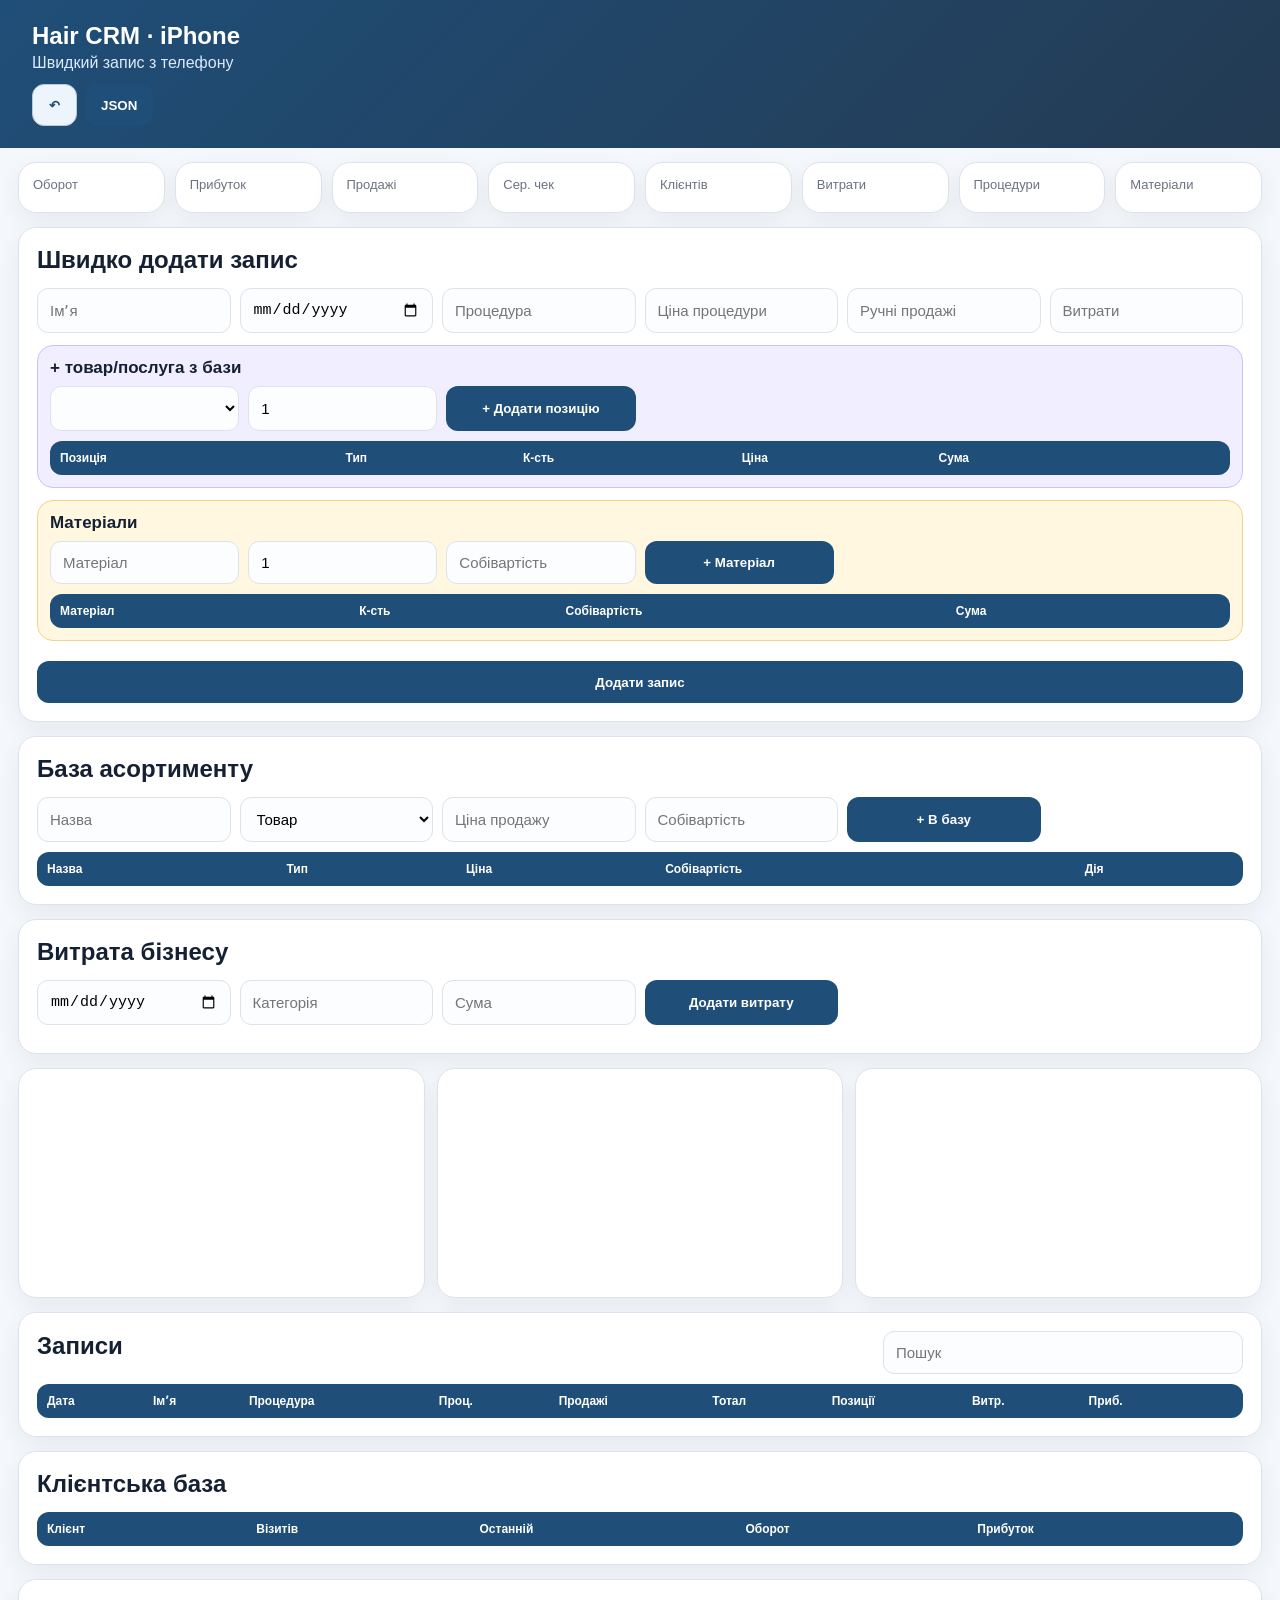
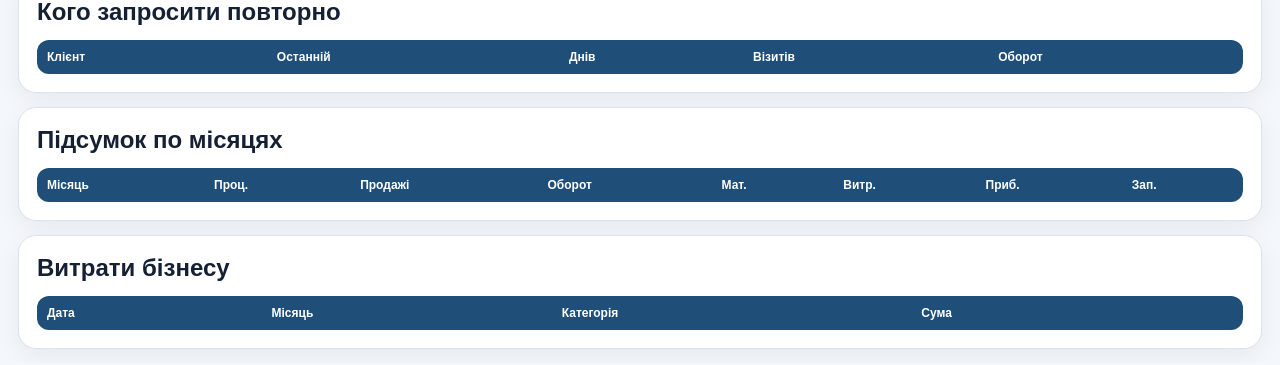
==== index.html @ 0e4b12c7 "Add files via upload" ====
<!DOCTYPE html><html lang='uk'><head><meta charset="UTF-8"><meta name="viewport" content="width=device-width,initial-scale=1.0,viewport-fit=cover"><meta name="apple-mobile-web-app-capable" content="yes"><meta name="apple-mobile-web-app-title" content="Hair CRM"><meta name="theme-color" content="#1f4e78"><link rel="manifest" href="manifest.json"><link rel="stylesheet" href="style.css"><title>Hair CRM v6</title></head><body>
<header class="appbar"><h1>Hair CRM · iPhone</h1><p>Швидкий запис з телефону</p><div class="top-actions"><button id="undoBtn" class="secondary">↶</button><button id="exportBtn">JSON</button></div></header>
<nav class="nav"><a href="#top">Головна</a><a href="#new">Запис</a><a href="#catalog">База</a><a href="#clients">Клієнти</a><a href="#stats">Стата</a></nav>
<main class="layout" id="top"><div id="status" class="status"></div>
<section class="cards"><div class="card"><span>Оборот</span><strong id="revenue"></strong></div><div class="card"><span>Прибуток</span><strong id="profit"></strong></div><div class="card"><span>Продажі</span><strong id="salesRevenue"></strong></div><div class="card"><span>Сер. чек</span><strong id="avgCheck"></strong></div><div class="card"><span>Клієнтів</span><strong id="clientCount"></strong></div><div class="card"><span>Витрати</span><strong id="expensesTotal"></strong></div><div class="card"><span>Процедури</span><strong id="serviceRevenue"></strong></div><div class="card"><span>Матеріали</span><strong id="visitExpenses"></strong></div></section>
<section class="panel" id="new"><h2>Швидко додати запис</h2><div class="grid"><input id="name" list="clientsList" placeholder="Імʼя"><datalist id="clientsList"></datalist><input id="date" type="date"><input id="service" list="servicesList" placeholder="Процедура"><datalist id="servicesList"></datalist><input id="servicePrice" type="number" placeholder="Ціна процедури"><input id="sales" type="number" placeholder="Ручні продажі"><input id="expense" type="number" placeholder="Витрати" readonly></div>
<div class="box items-box"><div class="box-head"><h3>+ товар/послуга з бази</h3><span id="itemsTotal"></span></div><div class="grid"><select id="catalogSelect"></select><input id="catalogQty" type="number" value="1"><button id="addCatalogItem">+ Додати позицію</button></div><div class="table-wrap"><table id="itemsTable"><thead><tr><th>Позиція</th><th>Тип</th><th>К-сть</th><th>Ціна</th><th>Сума</th><th></th></tr></thead><tbody></tbody></table></div></div>
<div class="box materials-box"><div class="box-head"><h3>Матеріали</h3><span id="materialsTotal"></span></div><div class="grid"><input id="materialName" list="materialsList" placeholder="Матеріал"><datalist id="materialsList"></datalist><input id="materialQty" type="number" value="1"><input id="materialCost" type="number" placeholder="Собівартість"><button id="addMaterial">+ Матеріал</button></div><div class="table-wrap"><table id="materialsTable"><thead><tr><th>Матеріал</th><th>К-сть</th><th>Собівартість</th><th>Сума</th><th></th></tr></thead><tbody></tbody></table></div></div><button id="addVisit" class="full">Додати запис</button></section>
<section class="panel" id="catalog"><h2>База асортименту</h2><div class="grid"><input id="productName" placeholder="Назва"><select id="productType"><option>Товар</option><option>Послуга</option><option>Матеріал</option></select><input id="productPrice" type="number" placeholder="Ціна продажу"><input id="productCost" type="number" placeholder="Собівартість"><button id="addProduct">+ В базу</button></div><div class="table-wrap"><table id="productsTable"><thead><tr><th>Назва</th><th>Тип</th><th>Ціна</th><th>Собівартість</th><th>Дія</th></tr></thead><tbody></tbody></table></div></section>
<section class="panel"><h2>Витрата бізнесу</h2><div class="grid"><input id="expenseDate" type="date"><input id="expenseCategory" list="expenseCategoriesList" placeholder="Категорія"><datalist id="expenseCategoriesList"></datalist><input id="expenseAmount" type="number" placeholder="Сума"><button id="addExpense">Додати витрату</button></div></section>
<section class="charts" id="stats"><div class="panel chart-card"><canvas id="revenueChart"></canvas></div><div class="panel chart-card"><canvas id="profitChart"></canvas></div><div class="panel chart-card"><canvas id="clientsChart"></canvas></div></section>
<section class="panel"><div class="table-head"><h2>Записи</h2><input id="search" placeholder="Пошук"></div><div class="table-wrap"><table id="visitsTable"><thead><tr><th>Дата</th><th>Імʼя</th><th>Процедура</th><th>Проц.</th><th>Продажі</th><th>Тотал</th><th>Позиції</th><th>Витр.</th><th>Приб.</th><th></th></tr></thead><tbody></tbody></table></div></section>
<section class="panel" id="clients"><h2>Клієнтська база</h2><div class="table-wrap"><table id="clientsTable"><thead><tr><th>Клієнт</th><th>Візитів</th><th>Останній</th><th>Оборот</th><th>Прибуток</th></tr></thead><tbody></tbody></table></div></section>
<section class="panel"><h2>Кого запросити повторно</h2><div class="table-wrap"><table id="recallTable"><thead><tr><th>Клієнт</th><th>Останній</th><th>Днів</th><th>Візитів</th><th>Оборот</th></tr></thead><tbody></tbody></table></div></section>
<section class="panel"><h2>Підсумок по місяцях</h2><div class="table-wrap"><table id="monthlyTable"><thead><tr><th>Місяць</th><th>Проц.</th><th>Продажі</th><th>Оборот</th><th>Мат.</th><th>Витр.</th><th>Приб.</th><th>Зап.</th></tr></thead><tbody></tbody></table></div></section>
<section class="panel"><h2>Витрати бізнесу</h2><div class="table-wrap"><table id="expensesTable"><thead><tr><th>Дата</th><th>Місяць</th><th>Категорія</th><th>Сума</th><th></th></tr></thead><tbody></tbody></table></div></section></main><script src="data.js"></script><script src="app.js"></script>
</body></html>
---- style.css ----
:root{--bg:#f4f7fb;--panel:#fff;--ink:#152033;--muted:#6b7280;--blue:#1f4e78;--green:#328a43;--red:#b94b4b;--line:#dce3ec;--violet:#f1efff;--yellow:#fff7df}
*{box-sizing:border-box}body{margin:0;font-family:-apple-system,BlinkMacSystemFont,Arial,sans-serif;background:var(--bg);color:var(--ink);padding-bottom:86px}.appbar{position:sticky;top:0;z-index:9;background:linear-gradient(135deg,#1f4e78,#243b53);color:white;padding:18px 16px}.appbar h1{margin:0;font-size:24px}.appbar p{margin:4px 0 12px;color:#dbeafe}.top-actions{display:flex;gap:8px}.layout{max-width:1380px;margin:14px auto;padding:0 12px;display:grid;gap:14px}.panel,.card{background:white;border:1px solid var(--line);border-radius:18px;box-shadow:0 8px 24px rgba(23,32,51,.06)}.panel{padding:18px}.panel h2{margin:0 0 14px;font-size:24px}.cards{display:grid;grid-template-columns:repeat(2,1fr);gap:10px}.card{padding:14px}.card span{display:block;color:var(--muted);font-size:13px;margin-bottom:6px}.card strong{font-size:17px}button{border:0;background:var(--blue);color:white;padding:12px 16px;border-radius:12px;font-weight:800;cursor:pointer;min-height:42px}button.secondary{background:#eef4fb;color:#1f4e78;border:1px solid #b8c9dc}button.danger{background:var(--red);padding:8px 10px;min-height:34px}button.full{width:100%;margin-top:8px}.grid{display:grid;grid-template-columns:1fr;gap:9px;margin-bottom:10px}input,select{width:100%;padding:12px;border:1px solid var(--line);border-radius:11px;background:#fbfdff;font-size:15px}.box{border-radius:16px;padding:12px;margin:12px 0}.items-box{background:var(--violet);border:1px solid #cac1ff}.materials-box{background:var(--yellow);border:1px solid #efd589}.box-head{display:flex;justify-content:space-between;align-items:center}.box-head h3{margin:0 0 8px;font-size:17px}.box-head span{font-weight:900;color:var(--blue)}.table-wrap{overflow:auto;border-radius:12px}table{width:100%;border-collapse:collapse;min-width:800px}th{background:var(--blue);color:white;text-align:left;padding:10px;font-size:12px;position:sticky;top:0}td{padding:10px;border-bottom:1px solid var(--line);font-size:13px}tbody tr:nth-child(even){background:#f8fbff}.positive{color:var(--green);font-weight:800}.negative{color:var(--red);font-weight:800}.note{font-size:12px;color:var(--muted)}.status{display:none;background:#eaf7ef;border:1px solid #b7e1c3;color:#155724;padding:10px;border-radius:12px;font-weight:700}.nav{position:fixed;left:10px;right:10px;bottom:10px;z-index:50;background:rgba(20,32,50,.94);backdrop-filter:blur(14px);border-radius:24px;padding:8px;display:grid;grid-template-columns:repeat(5,1fr);gap:4px;box-shadow:0 8px 25px rgba(0,0,0,.25)}.nav a{color:white;text-decoration:none;text-align:center;font-size:12px;padding:9px 4px;border-radius:16px}.nav a:hover{background:rgba(255,255,255,.16)}.charts{display:grid;grid-template-columns:1fr;gap:12px}.chart-card{height:230px}.chart-card canvas{width:100%;height:190px}.table-head{display:flex;justify-content:space-between;align-items:center;gap:10px;margin-bottom:10px}.table-head input{max-width:360px}
@media(min-width:900px){body{padding-bottom:0}.appbar{padding:22px 32px}.layout{padding:0 18px}.cards{grid-template-columns:repeat(8,1fr)}.grid{grid-template-columns:repeat(6,1fr)}.charts{grid-template-columns:repeat(3,1fr)}.two-col{display:grid;grid-template-columns:1fr 1fr;gap:18px}.nav{display:none}}
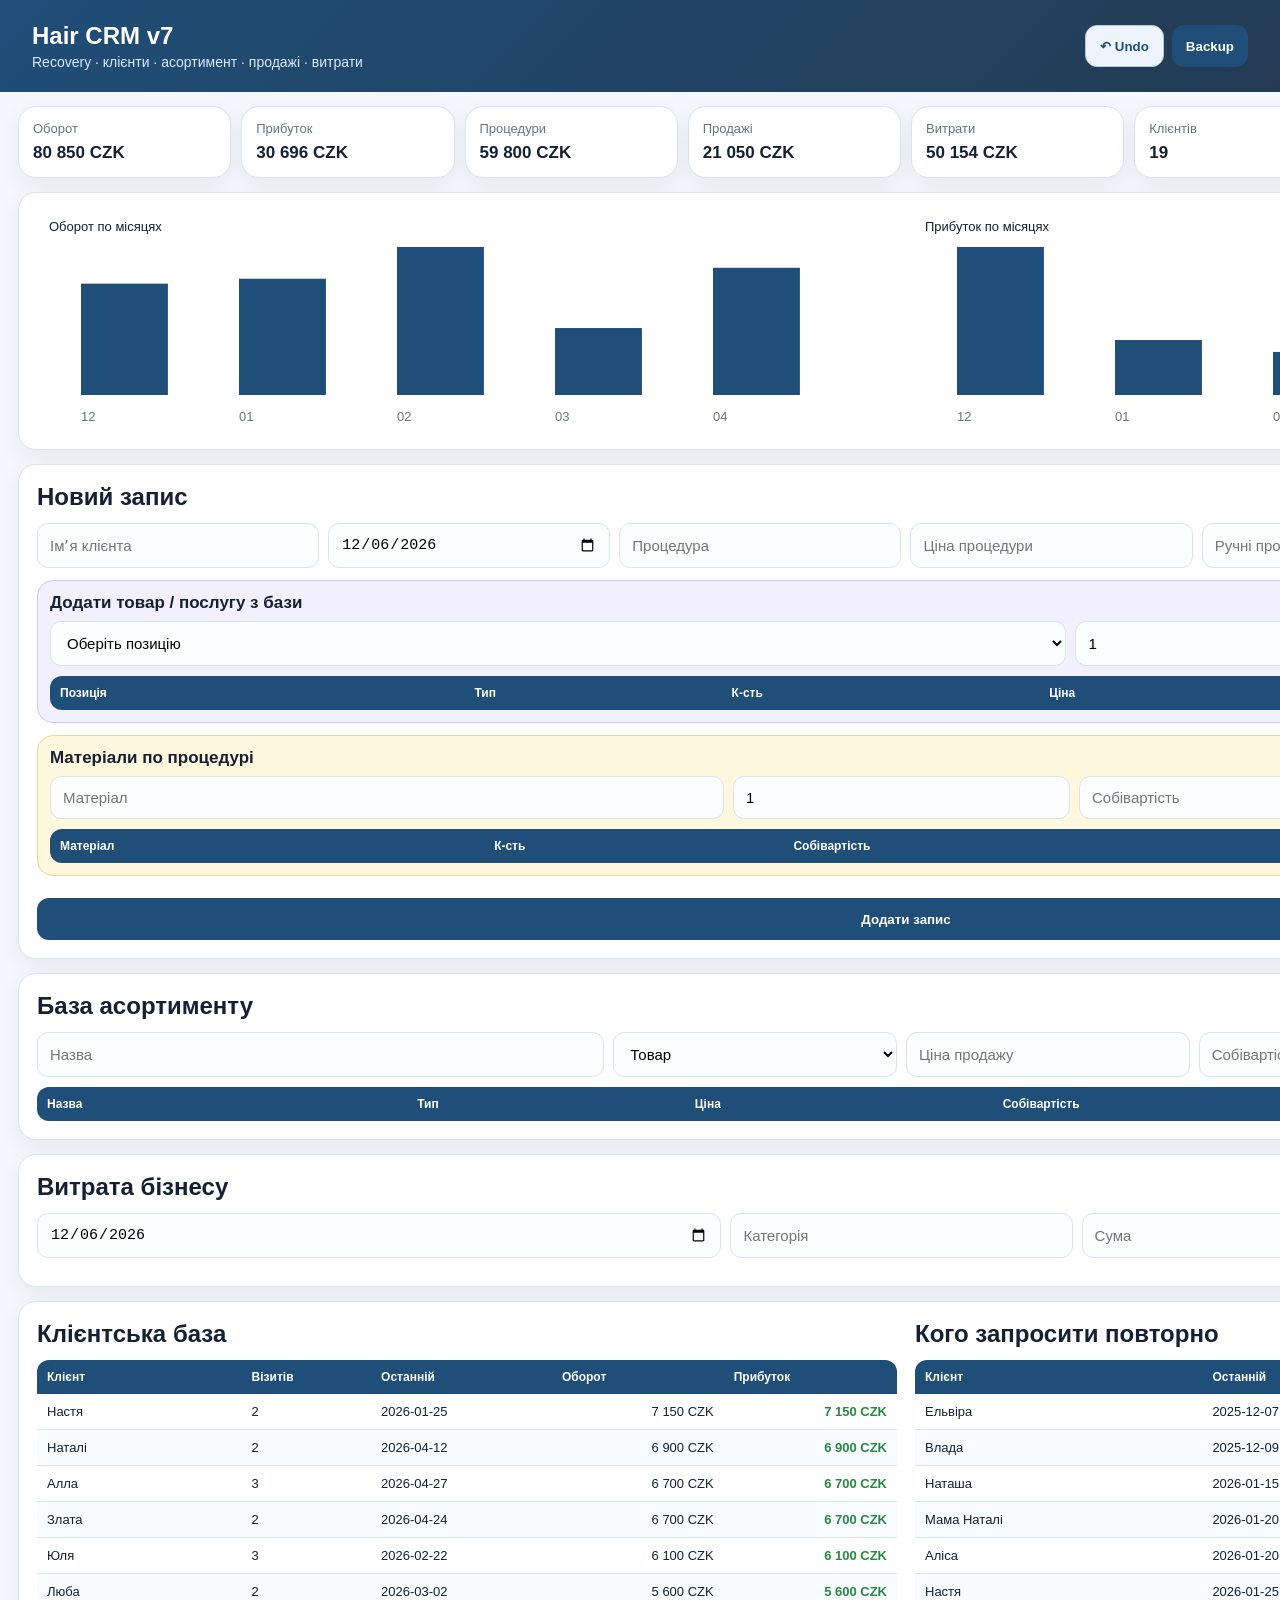
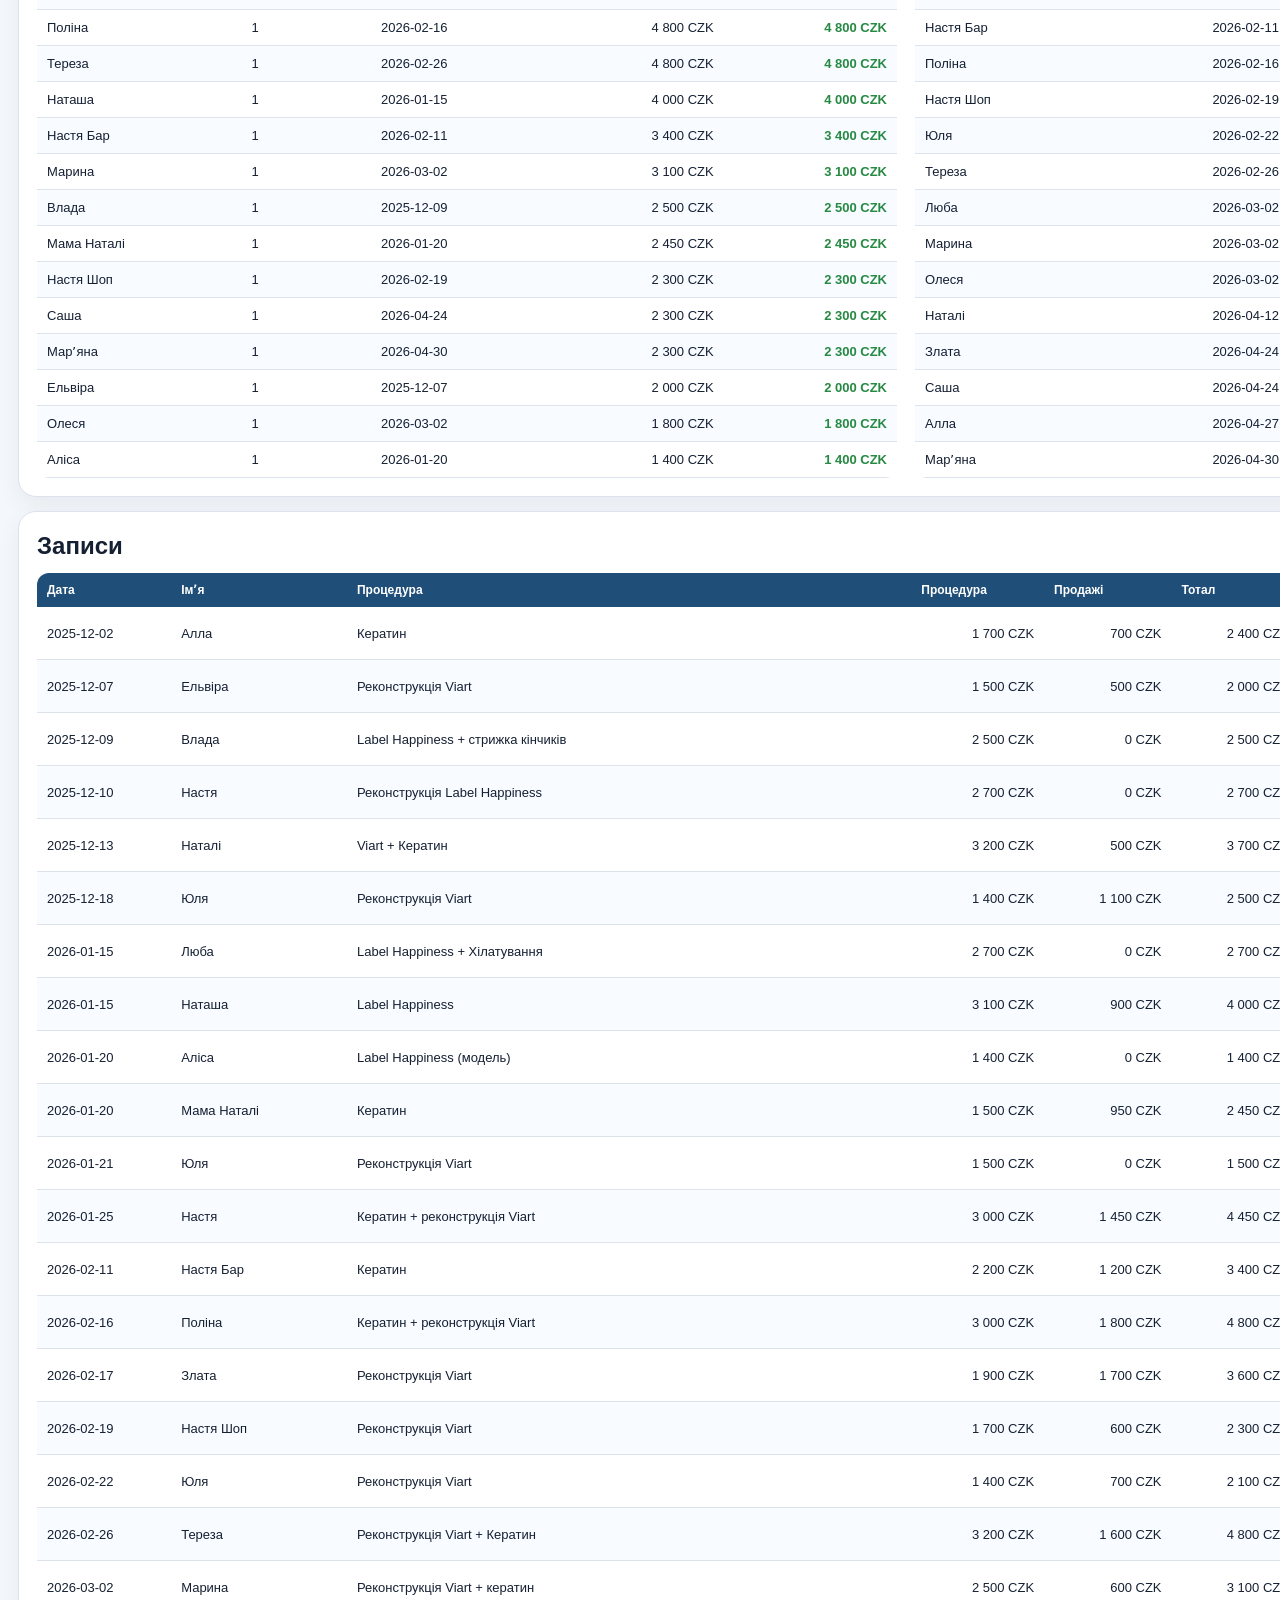
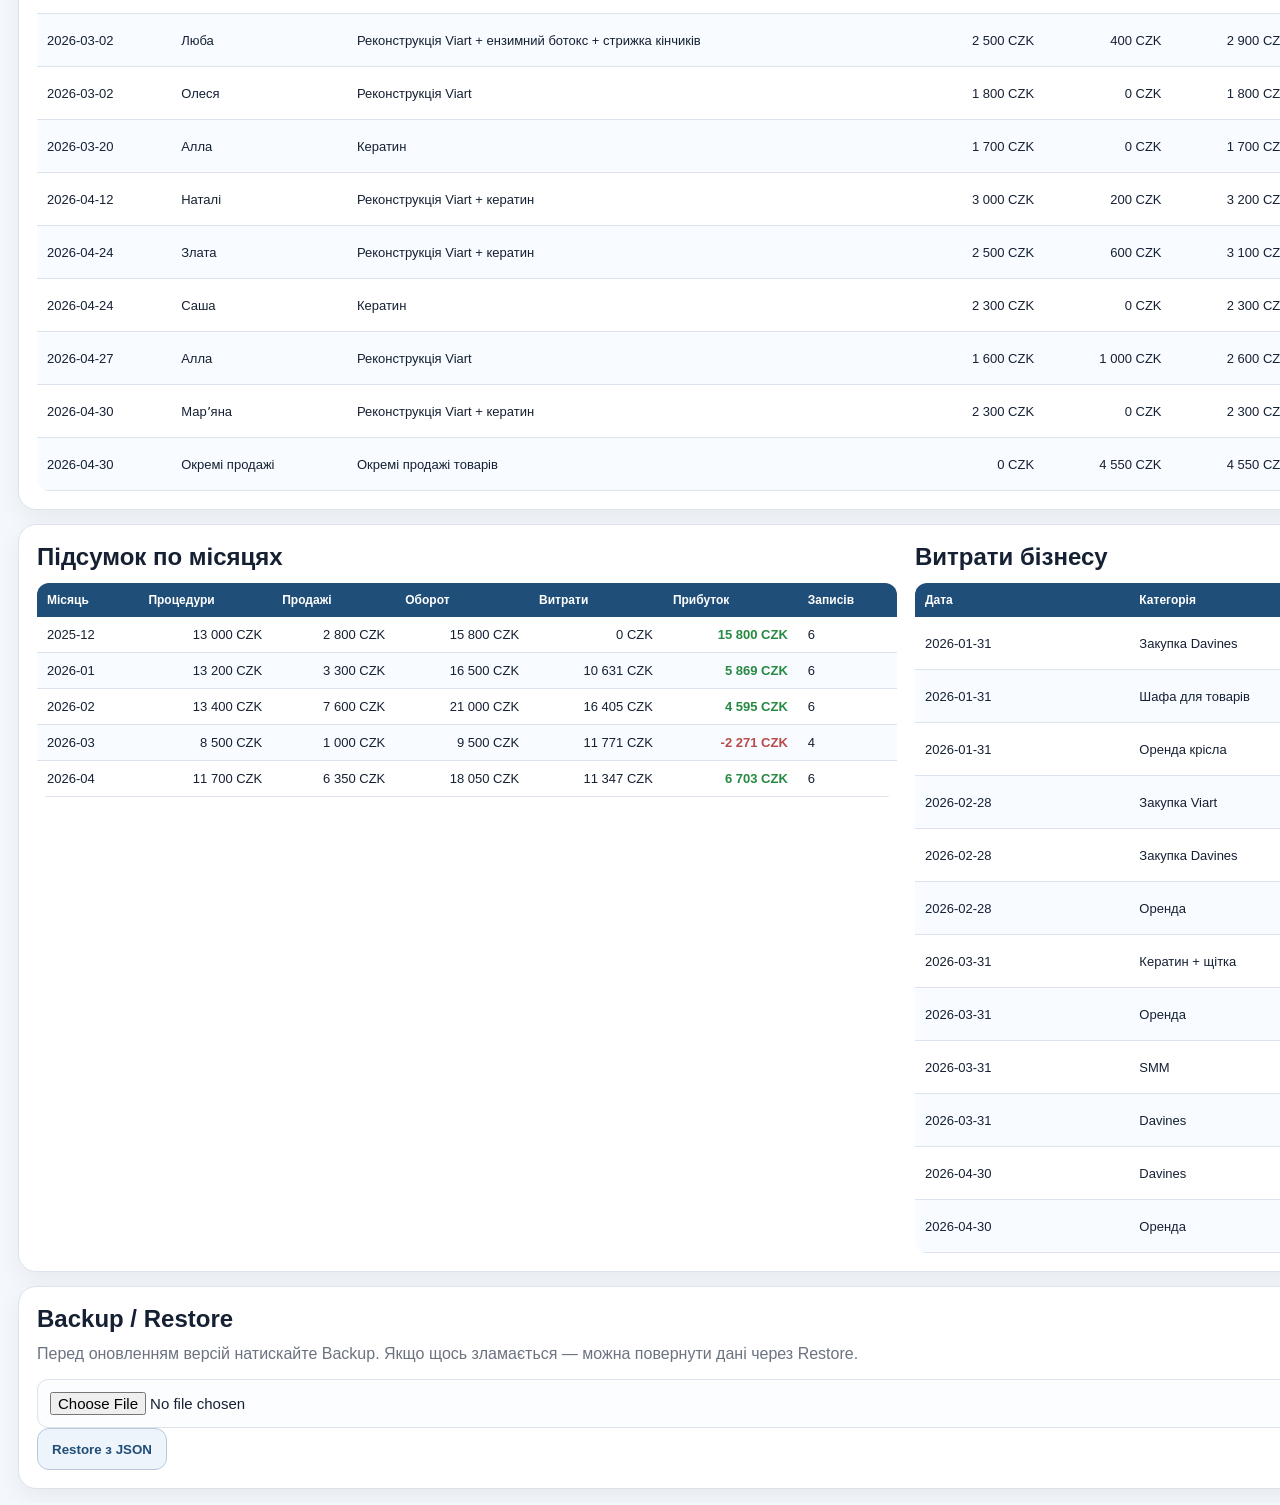
==== commit 7a41c2dc: "Add files via upload" ====
--- a/index.html
+++ b/index.html
@@ -1,17 +1,168 @@
-<!DOCTYPE html><html lang='uk'><head><meta charset="UTF-8"><meta name="viewport" content="width=device-width,initial-scale=1.0,viewport-fit=cover"><meta name="apple-mobile-web-app-capable" content="yes"><meta name="apple-mobile-web-app-title" content="Hair CRM"><meta name="theme-color" content="#1f4e78"><link rel="manifest" href="manifest.json"><link rel="stylesheet" href="style.css"><title>Hair CRM v6</title></head><body>
-<header class="appbar"><h1>Hair CRM · iPhone</h1><p>Швидкий запис з телефону</p><div class="top-actions"><button id="undoBtn" class="secondary">↶</button><button id="exportBtn">JSON</button></div></header>
-<nav class="nav"><a href="#top">Головна</a><a href="#new">Запис</a><a href="#catalog">База</a><a href="#clients">Клієнти</a><a href="#stats">Стата</a></nav>
-<main class="layout" id="top"><div id="status" class="status"></div>
-<section class="cards"><div class="card"><span>Оборот</span><strong id="revenue"></strong></div><div class="card"><span>Прибуток</span><strong id="profit"></strong></div><div class="card"><span>Продажі</span><strong id="salesRevenue"></strong></div><div class="card"><span>Сер. чек</span><strong id="avgCheck"></strong></div><div class="card"><span>Клієнтів</span><strong id="clientCount"></strong></div><div class="card"><span>Витрати</span><strong id="expensesTotal"></strong></div><div class="card"><span>Процедури</span><strong id="serviceRevenue"></strong></div><div class="card"><span>Матеріали</span><strong id="visitExpenses"></strong></div></section>
-<section class="panel" id="new"><h2>Швидко додати запис</h2><div class="grid"><input id="name" list="clientsList" placeholder="Імʼя"><datalist id="clientsList"></datalist><input id="date" type="date"><input id="service" list="servicesList" placeholder="Процедура"><datalist id="servicesList"></datalist><input id="servicePrice" type="number" placeholder="Ціна процедури"><input id="sales" type="number" placeholder="Ручні продажі"><input id="expense" type="number" placeholder="Витрати" readonly></div>
-<div class="box items-box"><div class="box-head"><h3>+ товар/послуга з бази</h3><span id="itemsTotal"></span></div><div class="grid"><select id="catalogSelect"></select><input id="catalogQty" type="number" value="1"><button id="addCatalogItem">+ Додати позицію</button></div><div class="table-wrap"><table id="itemsTable"><thead><tr><th>Позиція</th><th>Тип</th><th>К-сть</th><th>Ціна</th><th>Сума</th><th></th></tr></thead><tbody></tbody></table></div></div>
-<div class="box materials-box"><div class="box-head"><h3>Матеріали</h3><span id="materialsTotal"></span></div><div class="grid"><input id="materialName" list="materialsList" placeholder="Матеріал"><datalist id="materialsList"></datalist><input id="materialQty" type="number" value="1"><input id="materialCost" type="number" placeholder="Собівартість"><button id="addMaterial">+ Матеріал</button></div><div class="table-wrap"><table id="materialsTable"><thead><tr><th>Матеріал</th><th>К-сть</th><th>Собівартість</th><th>Сума</th><th></th></tr></thead><tbody></tbody></table></div></div><button id="addVisit" class="full">Додати запис</button></section>
-<section class="panel" id="catalog"><h2>База асортименту</h2><div class="grid"><input id="productName" placeholder="Назва"><select id="productType"><option>Товар</option><option>Послуга</option><option>Матеріал</option></select><input id="productPrice" type="number" placeholder="Ціна продажу"><input id="productCost" type="number" placeholder="Собівартість"><button id="addProduct">+ В базу</button></div><div class="table-wrap"><table id="productsTable"><thead><tr><th>Назва</th><th>Тип</th><th>Ціна</th><th>Собівартість</th><th>Дія</th></tr></thead><tbody></tbody></table></div></section>
-<section class="panel"><h2>Витрата бізнесу</h2><div class="grid"><input id="expenseDate" type="date"><input id="expenseCategory" list="expenseCategoriesList" placeholder="Категорія"><datalist id="expenseCategoriesList"></datalist><input id="expenseAmount" type="number" placeholder="Сума"><button id="addExpense">Додати витрату</button></div></section>
-<section class="charts" id="stats"><div class="panel chart-card"><canvas id="revenueChart"></canvas></div><div class="panel chart-card"><canvas id="profitChart"></canvas></div><div class="panel chart-card"><canvas id="clientsChart"></canvas></div></section>
-<section class="panel"><div class="table-head"><h2>Записи</h2><input id="search" placeholder="Пошук"></div><div class="table-wrap"><table id="visitsTable"><thead><tr><th>Дата</th><th>Імʼя</th><th>Процедура</th><th>Проц.</th><th>Продажі</th><th>Тотал</th><th>Позиції</th><th>Витр.</th><th>Приб.</th><th></th></tr></thead><tbody></tbody></table></div></section>
-<section class="panel" id="clients"><h2>Клієнтська база</h2><div class="table-wrap"><table id="clientsTable"><thead><tr><th>Клієнт</th><th>Візитів</th><th>Останній</th><th>Оборот</th><th>Прибуток</th></tr></thead><tbody></tbody></table></div></section>
-<section class="panel"><h2>Кого запросити повторно</h2><div class="table-wrap"><table id="recallTable"><thead><tr><th>Клієнт</th><th>Останній</th><th>Днів</th><th>Візитів</th><th>Оборот</th></tr></thead><tbody></tbody></table></div></section>
-<section class="panel"><h2>Підсумок по місяцях</h2><div class="table-wrap"><table id="monthlyTable"><thead><tr><th>Місяць</th><th>Проц.</th><th>Продажі</th><th>Оборот</th><th>Мат.</th><th>Витр.</th><th>Приб.</th><th>Зап.</th></tr></thead><tbody></tbody></table></div></section>
-<section class="panel"><h2>Витрати бізнесу</h2><div class="table-wrap"><table id="expensesTable"><thead><tr><th>Дата</th><th>Місяць</th><th>Категорія</th><th>Сума</th><th></th></tr></thead><tbody></tbody></table></div></section></main><script src="data.js"></script><script src="app.js"></script>
-</body></html>+<!doctype html>
+<html lang="uk">
+<head>
+<meta charset="utf-8">
+<meta name="viewport" content="width=device-width,initial-scale=1,viewport-fit=cover">
+<meta name="apple-mobile-web-app-capable" content="yes">
+<meta name="apple-mobile-web-app-title" content="Hair CRM">
+<meta name="theme-color" content="#1f4e78">
+<link rel="manifest" href="manifest.json">
+<link rel="stylesheet" href="style.css">
+<title>Hair CRM v7 Recovery</title>
+</head>
+<body>
+<header class="top">
+  <div>
+    <h1>Hair CRM v7</h1>
+    <p>Recovery · клієнти · асортимент · продажі · витрати</p>
+  </div>
+  <div class="top-actions">
+    <button id="undoBtn" class="ghost">↶ Undo</button>
+    <button id="exportBtn">Backup</button>
+  </div>
+</header>
+
+<nav class="bottom-nav">
+  <a href="#dashboard">Дашборд</a>
+  <a href="#entry">Запис</a>
+  <a href="#catalog">База</a>
+  <a href="#clients">Клієнти</a>
+  <a href="#tables">Таблиці</a>
+</nav>
+
+<main id="dashboard" class="wrap">
+  <div id="toast" class="toast"></div>
+
+  <section class="cards">
+    <div class="card"><span>Оборот</span><b id="kRevenue">0</b></div>
+    <div class="card"><span>Прибуток</span><b id="kProfit">0</b></div>
+    <div class="card"><span>Процедури</span><b id="kServices">0</b></div>
+    <div class="card"><span>Продажі</span><b id="kSales">0</b></div>
+    <div class="card"><span>Витрати</span><b id="kExpenses">0</b></div>
+    <div class="card"><span>Клієнтів</span><b id="kClients">0</b></div>
+    <div class="card"><span>Сер. чек</span><b id="kAvg">0</b></div>
+    <div class="card"><span>Записів</span><b id="kVisits">0</b></div>
+  </section>
+
+  <section class="panel charts">
+    <canvas id="revenueChart"></canvas>
+    <canvas id="profitChart"></canvas>
+  </section>
+
+  <section id="entry" class="panel">
+    <h2>Новий запис</h2>
+    <div class="form-grid">
+      <input id="visitName" list="clientsList" placeholder="Імʼя клієнта">
+      <datalist id="clientsList"></datalist>
+      <input id="visitDate" type="date">
+      <input id="visitService" list="servicesList" placeholder="Процедура">
+      <datalist id="servicesList"></datalist>
+      <input id="visitServicePrice" type="number" placeholder="Ціна процедури">
+      <input id="visitManualSales" type="number" placeholder="Ручні продажі">
+    </div>
+
+    <div class="subbox purple">
+      <div class="subhead"><h3>Додати товар / послугу з бази</h3><b id="draftItemsTotal">0 CZK</b></div>
+      <div class="form-grid three">
+        <select id="catalogSelect"></select>
+        <input id="catalogQty" type="number" value="1" min="1">
+        <button id="addCatalogItem">+ Додати позицію</button>
+      </div>
+      <div class="table-wrap mini">
+        <table id="draftItemsTable"><thead><tr><th>Позиція</th><th>Тип</th><th>К-сть</th><th>Ціна</th><th>Сума</th><th></th></tr></thead><tbody></tbody></table>
+      </div>
+    </div>
+
+    <div class="subbox yellow">
+      <div class="subhead"><h3>Матеріали по процедурі</h3><b id="draftMaterialsTotal">0 CZK</b></div>
+      <div class="form-grid four">
+        <input id="matName" list="materialsList" placeholder="Матеріал">
+        <datalist id="materialsList"></datalist>
+        <input id="matQty" type="number" value="1" min="1">
+        <input id="matCost" type="number" placeholder="Собівартість">
+        <button id="addMaterial">+ Матеріал</button>
+      </div>
+      <div class="table-wrap mini">
+        <table id="draftMaterialsTable"><thead><tr><th>Матеріал</th><th>К-сть</th><th>Собівартість</th><th>Сума</th><th></th></tr></thead><tbody></tbody></table>
+      </div>
+    </div>
+
+    <button id="addVisit" class="primary-wide">Додати запис</button>
+  </section>
+
+  <section id="catalog" class="panel">
+    <h2>База асортименту</h2>
+    <div class="form-grid five">
+      <input id="productName" placeholder="Назва">
+      <select id="productType">
+        <option value="Товар">Товар</option>
+        <option value="Послуга">Послуга</option>
+        <option value="Матеріал">Матеріал</option>
+      </select>
+      <input id="productPrice" type="number" placeholder="Ціна продажу">
+      <input id="productCost" type="number" placeholder="Собівартість">
+      <button id="addProduct">+ В базу</button>
+    </div>
+    <div class="table-wrap">
+      <table id="productsTable"><thead><tr><th>Назва</th><th>Тип</th><th>Ціна</th><th>Собівартість</th><th></th></tr></thead><tbody></tbody></table>
+    </div>
+  </section>
+
+  <section class="panel">
+    <h2>Витрата бізнесу</h2>
+    <div class="form-grid four">
+      <input id="expenseDate" type="date">
+      <input id="expenseCategory" list="expenseCats" placeholder="Категорія">
+      <datalist id="expenseCats"></datalist>
+      <input id="expenseAmount" type="number" placeholder="Сума">
+      <button id="addExpense">Додати витрату</button>
+    </div>
+  </section>
+
+  <section id="clients" class="panel two">
+    <div>
+      <h2>Клієнтська база</h2>
+      <div class="table-wrap"><table id="clientsTable"><thead><tr><th>Клієнт</th><th>Візитів</th><th>Останній</th><th>Оборот</th><th>Прибуток</th></tr></thead><tbody></tbody></table></div>
+    </div>
+    <div>
+      <h2>Кого запросити повторно</h2>
+      <div class="table-wrap"><table id="recallTable"><thead><tr><th>Клієнт</th><th>Останній</th><th>Днів</th><th>Візитів</th></tr></thead><tbody></tbody></table></div>
+    </div>
+  </section>
+
+  <section id="tables" class="panel">
+    <div class="section-head">
+      <h2>Записи</h2>
+      <input id="search" placeholder="Пошук">
+    </div>
+    <div class="table-wrap"><table id="visitsTable"><thead><tr><th>Дата</th><th>Імʼя</th><th>Процедура</th><th>Процедура</th><th>Продажі</th><th>Тотал</th><th>Позиції</th><th>Витрати запису</th><th>Прибуток</th><th></th></tr></thead><tbody></tbody></table></div>
+  </section>
+
+  <section class="panel two">
+    <div>
+      <h2>Підсумок по місяцях</h2>
+      <div class="table-wrap"><table id="monthlyTable"><thead><tr><th>Місяць</th><th>Процедури</th><th>Продажі</th><th>Оборот</th><th>Витрати</th><th>Прибуток</th><th>Записів</th></tr></thead><tbody></tbody></table></div>
+    </div>
+    <div>
+      <h2>Витрати бізнесу</h2>
+      <div class="table-wrap"><table id="expensesTable"><thead><tr><th>Дата</th><th>Категорія</th><th>Сума</th><th></th></tr></thead><tbody></tbody></table></div>
+    </div>
+  </section>
+
+  <section class="panel backup">
+    <h2>Backup / Restore</h2>
+    <p>Перед оновленням версій натискайте Backup. Якщо щось зламається — можна повернути дані через Restore.</p>
+    <input id="importFile" type="file" accept="application/json">
+    <button id="importBtn" class="ghost">Restore з JSON</button>
+  </section>
+</main>
+
+<script src="data.js"></script>
+<script src="app.js"></script>
+<script>
+if ('serviceWorker' in navigator) {
+  navigator.serviceWorker.register('./service-worker.js').catch(()=>{});
+}
+</script>
+</body>
+</html>
--- a/style.css
+++ b/style.css
@@ -1,4 +1,10 @@
-
-:root{--bg:#f4f7fb;--panel:#fff;--ink:#152033;--muted:#6b7280;--blue:#1f4e78;--green:#328a43;--red:#b94b4b;--line:#dce3ec;--violet:#f1efff;--yellow:#fff7df}
-*{box-sizing:border-box}body{margin:0;font-family:-apple-system,BlinkMacSystemFont,Arial,sans-serif;background:var(--bg);color:var(--ink);padding-bottom:86px}.appbar{position:sticky;top:0;z-index:9;background:linear-gradient(135deg,#1f4e78,#243b53);color:white;padding:18px 16px}.appbar h1{margin:0;font-size:24px}.appbar p{margin:4px 0 12px;color:#dbeafe}.top-actions{display:flex;gap:8px}.layout{max-width:1380px;margin:14px auto;padding:0 12px;display:grid;gap:14px}.panel,.card{background:white;border:1px solid var(--line);border-radius:18px;box-shadow:0 8px 24px rgba(23,32,51,.06)}.panel{padding:18px}.panel h2{margin:0 0 14px;font-size:24px}.cards{display:grid;grid-template-columns:repeat(2,1fr);gap:10px}.card{padding:14px}.card span{display:block;color:var(--muted);font-size:13px;margin-bottom:6px}.card strong{font-size:17px}button{border:0;background:var(--blue);color:white;padding:12px 16px;border-radius:12px;font-weight:800;cursor:pointer;min-height:42px}button.secondary{background:#eef4fb;color:#1f4e78;border:1px solid #b8c9dc}button.danger{background:var(--red);padding:8px 10px;min-height:34px}button.full{width:100%;margin-top:8px}.grid{display:grid;grid-template-columns:1fr;gap:9px;margin-bottom:10px}input,select{width:100%;padding:12px;border:1px solid var(--line);border-radius:11px;background:#fbfdff;font-size:15px}.box{border-radius:16px;padding:12px;margin:12px 0}.items-box{background:var(--violet);border:1px solid #cac1ff}.materials-box{background:var(--yellow);border:1px solid #efd589}.box-head{display:flex;justify-content:space-between;align-items:center}.box-head h3{margin:0 0 8px;font-size:17px}.box-head span{font-weight:900;color:var(--blue)}.table-wrap{overflow:auto;border-radius:12px}table{width:100%;border-collapse:collapse;min-width:800px}th{background:var(--blue);color:white;text-align:left;padding:10px;font-size:12px;position:sticky;top:0}td{padding:10px;border-bottom:1px solid var(--line);font-size:13px}tbody tr:nth-child(even){background:#f8fbff}.positive{color:var(--green);font-weight:800}.negative{color:var(--red);font-weight:800}.note{font-size:12px;color:var(--muted)}.status{display:none;background:#eaf7ef;border:1px solid #b7e1c3;color:#155724;padding:10px;border-radius:12px;font-weight:700}.nav{position:fixed;left:10px;right:10px;bottom:10px;z-index:50;background:rgba(20,32,50,.94);backdrop-filter:blur(14px);border-radius:24px;padding:8px;display:grid;grid-template-columns:repeat(5,1fr);gap:4px;box-shadow:0 8px 25px rgba(0,0,0,.25)}.nav a{color:white;text-decoration:none;text-align:center;font-size:12px;padding:9px 4px;border-radius:16px}.nav a:hover{background:rgba(255,255,255,.16)}.charts{display:grid;grid-template-columns:1fr;gap:12px}.chart-card{height:230px}.chart-card canvas{width:100%;height:190px}.table-head{display:flex;justify-content:space-between;align-items:center;gap:10px;margin-bottom:10px}.table-head input{max-width:360px}
-@media(min-width:900px){body{padding-bottom:0}.appbar{padding:22px 32px}.layout{padding:0 18px}.cards{grid-template-columns:repeat(8,1fr)}.grid{grid-template-columns:repeat(6,1fr)}.charts{grid-template-columns:repeat(3,1fr)}.two-col{display:grid;grid-template-columns:1fr 1fr;gap:18px}.nav{display:none}}
+:root{--bg:#f4f7fb;--panel:#fff;--ink:#152033;--muted:#6b7280;--blue:#1f4e78;--blue2:#243b53;--line:#dce3ec;--green:#278a43;--red:#b94b4b;--violet:#f2efff;--yellow:#fff8df}
+*{box-sizing:border-box}html{scroll-behavior:smooth}body{margin:0;background:var(--bg);font-family:-apple-system,BlinkMacSystemFont,Inter,Arial,sans-serif;color:var(--ink);padding-bottom:82px}
+.top{position:sticky;top:0;z-index:20;display:flex;justify-content:space-between;align-items:center;gap:12px;padding:18px 16px;background:linear-gradient(135deg,var(--blue),var(--blue2));color:#fff}.top h1{margin:0;font-size:24px}.top p{margin:4px 0 0;color:#dbeafe;font-size:14px}.top-actions{display:flex;gap:8px}
+button{border:0;background:var(--blue);color:#fff;border-radius:12px;padding:11px 14px;font-weight:800;cursor:pointer;min-height:42px}button.ghost{background:#eef4fb;color:var(--blue);border:1px solid #b8c9dc}.primary-wide{width:100%;margin-top:10px}button.danger{background:var(--red);padding:7px 10px;min-height:32px}
+.wrap{max-width:1420px;margin:14px auto;padding:0 12px;display:grid;gap:14px}.panel,.card{background:#fff;border:1px solid var(--line);border-radius:18px;box-shadow:0 8px 24px rgba(23,32,51,.06)}.panel{padding:16px}.panel h2{margin:0 0 12px;font-size:24px}.cards{display:grid;grid-template-columns:repeat(2,1fr);gap:10px}.card{padding:14px}.card span{display:block;color:var(--muted);font-size:13px;margin-bottom:7px}.card b{font-size:17px}
+.form-grid{display:grid;grid-template-columns:1fr;gap:9px;margin-bottom:10px}.subbox{padding:12px;border-radius:16px;margin:12px 0}.purple{background:var(--violet);border:1px solid #cfc5ff}.yellow{background:var(--yellow);border:1px solid #ead693}.subhead{display:flex;justify-content:space-between;align-items:center;gap:8px}.subhead h3{margin:0 0 8px;font-size:17px}.subhead b{color:var(--blue)}
+input,select{width:100%;padding:12px;border:1px solid var(--line);border-radius:11px;background:#fbfdff;font-size:15px}.table-wrap{overflow:auto;border-radius:12px}table{width:100%;border-collapse:collapse;min-width:860px}table.mini{min-width:720px}th{background:var(--blue);color:#fff;text-align:left;padding:10px;font-size:12px;position:sticky;top:0}td{padding:10px;border-bottom:1px solid var(--line);font-size:13px}tbody tr:nth-child(even){background:#f8fbff}.money{text-align:right;white-space:nowrap}.note{font-size:12px;color:var(--muted)}.positive{color:var(--green);font-weight:800}.negative{color:var(--red);font-weight:800}
+.bottom-nav{position:fixed;left:10px;right:10px;bottom:10px;z-index:60;background:rgba(20,32,50,.94);backdrop-filter:blur(14px);border-radius:24px;padding:8px;display:grid;grid-template-columns:repeat(5,1fr);gap:4px;box-shadow:0 8px 25px rgba(0,0,0,.25)}.bottom-nav a{color:#fff;text-decoration:none;text-align:center;font-size:12px;padding:9px 4px;border-radius:16px}.bottom-nav a:hover{background:rgba(255,255,255,.16)}
+.section-head{display:flex;justify-content:space-between;align-items:center;gap:10px}.section-head input{max-width:340px}.toast{display:none;background:#eaf7ef;border:1px solid #b7e1c3;color:#155724;padding:10px;border-radius:12px;font-weight:700}.charts{display:grid;grid-template-columns:1fr;gap:14px}.charts canvas{width:100%;height:220px}.backup p{margin-top:0;color:var(--muted)}
+@media(min-width:900px){body{padding-bottom:0}.top{padding:22px 32px}.wrap{padding:0 18px}.cards{grid-template-columns:repeat(8,1fr)}.form-grid{grid-template-columns:repeat(6,1fr)}.form-grid.three{grid-template-columns:3fr 1fr 1fr}.form-grid.four{grid-template-columns:2fr 1fr 1fr 1fr}.form-grid.five{grid-template-columns:2fr 1fr 1fr 1fr 1fr}.two{display:grid;grid-template-columns:1fr 1fr;gap:18px}.charts{grid-template-columns:1fr 1fr}.bottom-nav{display:none}.panel{padding:18px}}
